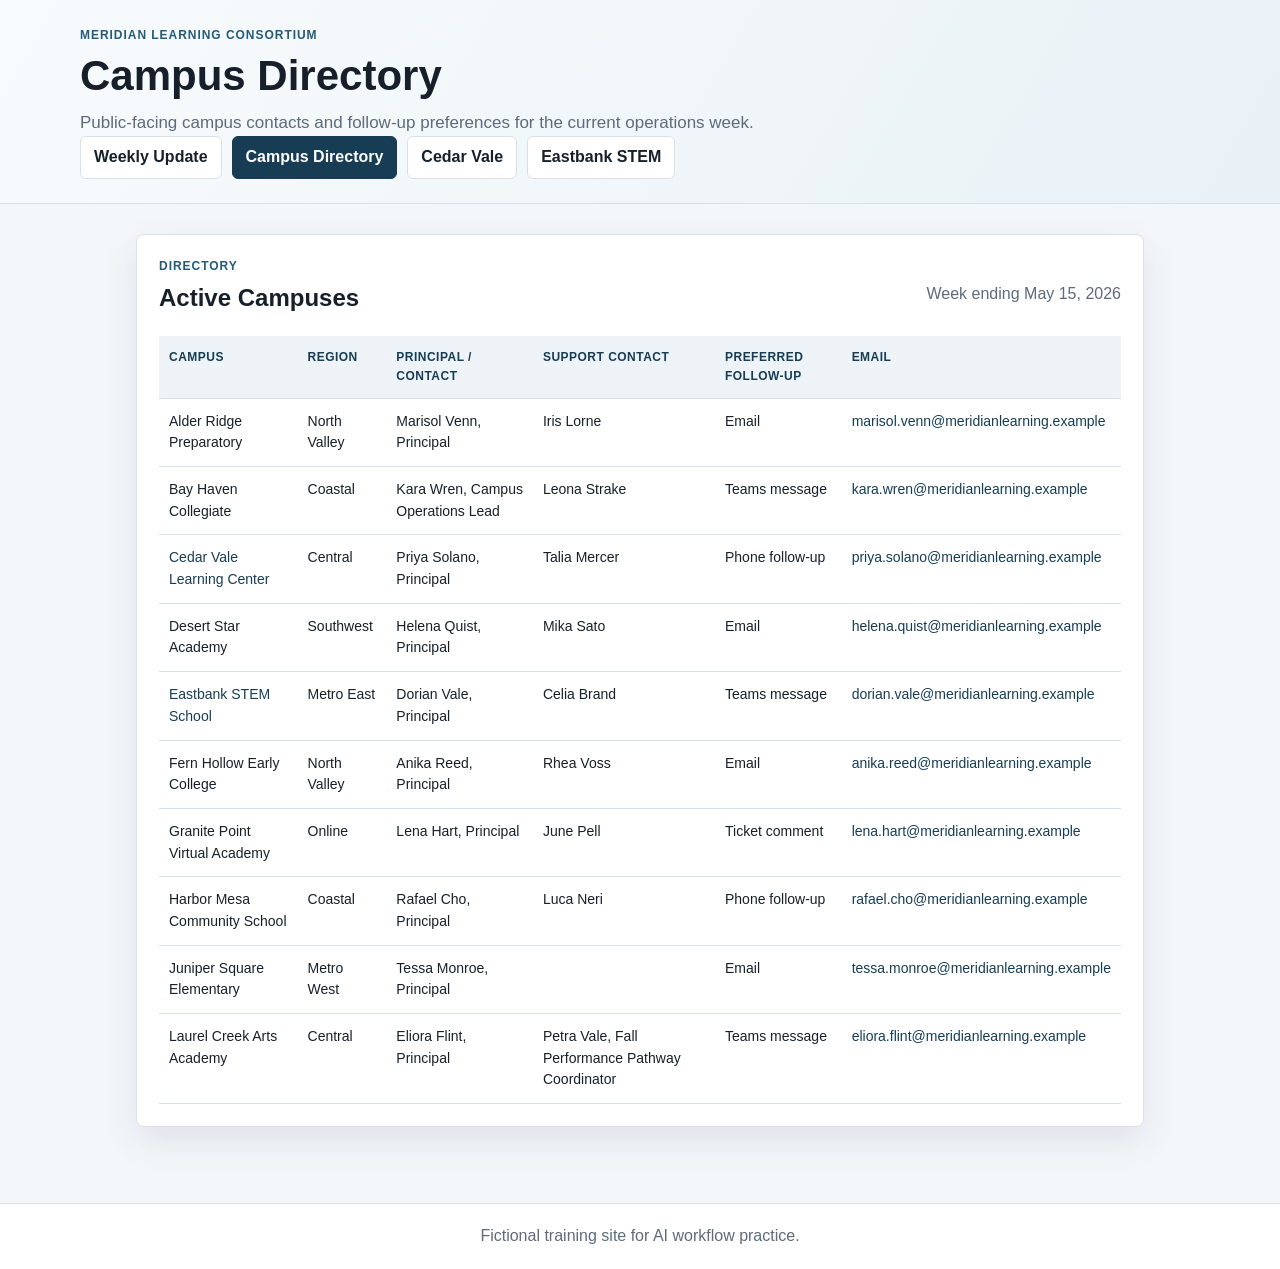
==== campus-directory.html @ b3deb1ea "Build academic operations audit portal" ====
<!doctype html>
<html lang="en">
<head>
  <meta charset="utf-8">
  <meta name="viewport" content="width=device-width, initial-scale=1">
  <title>Campus Directory</title>
  <link rel="stylesheet" href="styles.css">
</head>
<body>
  <header class="site-header compact">
    <div>
      <p class="eyebrow">Meridian Learning Consortium</p>
      <h1>Campus Directory</h1>
      <p class="lede">Public-facing campus contacts and follow-up preferences for the current operations week.</p>
    </div>
    <nav aria-label="Primary navigation">
      <a href="index.html">Weekly Update</a>
      <a href="campus-directory.html" aria-current="page">Campus Directory</a>
      <a href="cedar-vale-learning-center-profile.html">Cedar Vale</a>
      <a href="eastbank-stem-school-profile.html">Eastbank STEM</a>
    </nav>
  </header>

  <main>
    <section class="table-card">
      <div class="section-heading">
        <div>
          <p class="label">Directory</p>
          <h2>Active Campuses</h2>
        </div>
        <p class="muted">Week ending May 15, 2026</p>
      </div>
      <div class="table-wrap">
        <table>
          <thead>
            <tr>
              <th>Campus</th>
              <th>Region</th>
              <th>Principal / Contact</th>
              <th>Support Contact</th>
              <th>Preferred Follow-Up</th>
              <th>Email</th>
            </tr>
          </thead>
          <tbody>
            <tr>
              <td>Alder Ridge Preparatory</td>
              <td>North Valley</td>
              <td>Marisol Venn, Principal</td>
              <td>Iris Lorne</td>
              <td>Email</td>
              <td><a href="mailto:marisol.venn@meridianlearning.example">marisol.venn@meridianlearning.example</a></td>
            </tr>
            <tr>
              <td>Bay Haven Collegiate</td>
              <td>Coastal</td>
              <td>Kara Wren, Campus Operations Lead</td>
              <td>Leona Strake</td>
              <td>Teams message</td>
              <td><a href="mailto:kara.wren@meridianlearning.example">kara.wren@meridianlearning.example</a></td>
            </tr>
            <tr>
              <td><a href="cedar-vale-learning-center-profile.html">Cedar Vale Learning Center</a></td>
              <td>Central</td>
              <td>Priya Solano, Principal</td>
              <td>Talia Mercer</td>
              <td>Phone follow-up</td>
              <td><a href="mailto:priya.solano@meridianlearning.example">priya.solano@meridianlearning.example</a></td>
            </tr>
            <tr>
              <td>Desert Star Academy</td>
              <td>Southwest</td>
              <td>Helena Quist, Principal</td>
              <td>Mika Sato</td>
              <td>Email</td>
              <td><a href="mailto:helena.quist@meridianlearning.example">helena.quist@meridianlearning.example</a></td>
            </tr>
            <tr>
              <td><a href="eastbank-stem-school-profile.html">Eastbank STEM School</a></td>
              <td>Metro East</td>
              <td>Dorian Vale, Principal</td>
              <td>Celia Brand</td>
              <td>Teams message</td>
              <td><a href="mailto:dorian.vale@meridianlearning.example">dorian.vale@meridianlearning.example</a></td>
            </tr>
            <tr>
              <td>Fern Hollow Early College</td>
              <td>North Valley</td>
              <td>Anika Reed, Principal</td>
              <td>Rhea Voss</td>
              <td>Email</td>
              <td><a href="mailto:anika.reed@meridianlearning.example">anika.reed@meridianlearning.example</a></td>
            </tr>
            <tr>
              <td>Granite Point Virtual Academy</td>
              <td>Online</td>
              <td>Lena Hart, Principal</td>
              <td>June Pell</td>
              <td>Ticket comment</td>
              <td><a href="mailto:lena.hart@meridianlearning.example">lena.hart@meridianlearning.example</a></td>
            </tr>
            <tr>
              <td>Harbor Mesa Community School</td>
              <td>Coastal</td>
              <td>Rafael Cho, Principal</td>
              <td>Luca Neri</td>
              <td>Phone follow-up</td>
              <td><a href="mailto:rafael.cho@meridianlearning.example">rafael.cho@meridianlearning.example</a></td>
            </tr>
            <tr>
              <td>Juniper Square Elementary</td>
              <td>Metro West</td>
              <td>Tessa Monroe, Principal</td>
              <td></td>
              <td>Email</td>
              <td><a href="mailto:tessa.monroe@meridianlearning.example">tessa.monroe@meridianlearning.example</a></td>
            </tr>
            <tr>
              <td>Laurel Creek Arts Academy</td>
              <td>Central</td>
              <td>Eliora Flint, Principal</td>
              <td>Petra Vale, Fall Performance Pathway Coordinator</td>
              <td>Teams message</td>
              <td><a href="mailto:eliora.flint@meridianlearning.example">eliora.flint@meridianlearning.example</a></td>
            </tr>
          </tbody>
        </table>
      </div>
    </section>
  </main>

  <footer>
    <p>Fictional training site for AI workflow practice.</p>
  </footer>
</body>
</html>
---- styles.css ----
:root {
  --ink: #17202a;
  --muted: #5f6b7a;
  --line: #d8e1ea;
  --panel: #ffffff;
  --wash: #f4f7fa;
  --brand: #245b78;
  --brand-dark: #173d55;
  --accent: #2f7d62;
  --warn: #a55d16;
  --high: #a43f3f;
  --shadow: 0 14px 35px rgba(26, 44, 58, 0.10);
}

* {
  box-sizing: border-box;
}

body {
  margin: 0;
  color: var(--ink);
  font-family: Arial, Helvetica, sans-serif;
  background: var(--wash);
  line-height: 1.55;
}

a {
  color: var(--brand-dark);
  text-decoration: none;
}

a:hover {
  text-decoration: underline;
}

.site-header {
  background: linear-gradient(120deg, #f8fbfd 0%, #e9f1f6 100%);
  border-bottom: 1px solid var(--line);
  padding: 34px min(5vw, 56px) 24px;
}

.site-header.compact {
  padding-top: 26px;
}

.site-header > div,
.site-header nav,
main {
  max-width: 1120px;
  margin: 0 auto;
}

.site-header h1 {
  margin: 0;
  font-size: 42px;
  line-height: 1.08;
  letter-spacing: 0;
}

.eyebrow,
.label {
  margin: 0 0 8px;
  color: var(--brand);
  font-size: 12px;
  font-weight: 700;
  letter-spacing: 0.08em;
  text-transform: uppercase;
}

.lede {
  max-width: 760px;
  margin: 12px 0 0;
  color: var(--muted);
  font-size: 17px;
}

nav {
  display: flex;
  flex-wrap: wrap;
  gap: 10px;
  margin-top: 24px;
}

nav a {
  display: inline-flex;
  align-items: center;
  min-height: 38px;
  padding: 8px 13px;
  border: 1px solid var(--line);
  border-radius: 6px;
  background: #fff;
  color: var(--ink);
  font-weight: 700;
}

nav a[aria-current="page"] {
  background: var(--brand-dark);
  border-color: var(--brand-dark);
  color: #fff;
}

main {
  padding: 30px min(5vw, 56px) 48px;
}

section {
  margin-bottom: 28px;
}

.hero-panel,
.profile-header,
.table-card,
article,
.notice,
.contact-panel,
.detail-list {
  background: var(--panel);
  border: 1px solid var(--line);
  border-radius: 8px;
  box-shadow: var(--shadow);
}

.hero-panel,
.profile-header {
  display: grid;
  grid-template-columns: minmax(0, 1fr) auto;
  gap: 24px;
  align-items: center;
  padding: 28px;
}

.hero-panel h2,
.profile-header h2,
article h2,
.notice h2,
.table-card h2,
.detail-list h2,
.contact-panel h2 {
  margin: 0 0 10px;
  font-size: 24px;
  line-height: 1.2;
}

.hero-panel p,
.profile-header p,
article p,
.notice p,
.contact-panel p {
  margin: 0 0 10px;
}

.status-box {
  min-width: 250px;
  padding: 16px;
  border-radius: 8px;
  background: #edf7f2;
  border: 1px solid #c7e4d8;
}

.status-dot {
  display: inline-block;
  width: 10px;
  height: 10px;
  margin-right: 8px;
  border-radius: 50%;
  background: var(--accent);
}

.content-grid {
  display: grid;
  grid-template-columns: repeat(2, minmax(0, 1fr));
  gap: 20px;
}

article,
.notice,
.contact-panel,
.detail-list,
.table-card {
  padding: 22px;
}

.check-list,
.detail-list ul {
  margin: 0;
  padding-left: 20px;
}

.check-list li,
.detail-list li {
  margin: 8px 0;
}

.section-heading {
  display: flex;
  justify-content: space-between;
  gap: 18px;
  align-items: end;
  margin-bottom: 14px;
}

.text-link {
  font-weight: 700;
}

.cards {
  display: grid;
  grid-template-columns: repeat(3, minmax(0, 1fr));
  gap: 16px;
}

.card {
  min-height: 180px;
  display: flex;
  flex-direction: column;
  padding: 20px;
  background: #fff;
  border: 1px solid var(--line);
  border-radius: 8px;
  box-shadow: var(--shadow);
  color: var(--ink);
}

.card h3 {
  margin: 14px 0 8px;
  font-size: 20px;
}

.card p {
  margin: 0;
  color: var(--muted);
}

.tag {
  align-self: flex-start;
  padding: 4px 8px;
  border-radius: 5px;
  font-size: 12px;
  font-weight: 700;
}

.tag.high {
  background: #f7e6e6;
  color: var(--high);
}

.tag.medium {
  background: #fff1dc;
  color: var(--warn);
}

.tag.neutral {
  background: #eaf1f6;
  color: var(--brand-dark);
}

.notice {
  border-left: 5px solid var(--warn);
}

.table-wrap {
  overflow-x: auto;
}

table {
  width: 100%;
  border-collapse: collapse;
  font-size: 14px;
}

th,
td {
  padding: 12px 10px;
  border-bottom: 1px solid var(--line);
  text-align: left;
  vertical-align: top;
}

th {
  background: #edf3f7;
  color: var(--brand-dark);
  font-size: 12px;
  letter-spacing: 0.04em;
  text-transform: uppercase;
}

.muted {
  color: var(--muted);
}

.facts {
  display: grid;
  grid-template-columns: repeat(2, minmax(120px, 1fr));
  gap: 10px;
  min-width: 330px;
  margin: 0;
}

.facts div {
  padding: 12px;
  border: 1px solid var(--line);
  border-radius: 7px;
  background: #f8fbfd;
}

.facts dt {
  color: var(--muted);
  font-size: 12px;
  font-weight: 700;
  text-transform: uppercase;
}

.facts dd {
  margin: 3px 0 0;
  font-weight: 700;
}

footer {
  padding: 20px min(5vw, 56px);
  border-top: 1px solid var(--line);
  background: #fff;
  color: var(--muted);
  text-align: center;
}

footer p {
  margin: 0;
}

@media (max-width: 820px) {
  .site-header h1 {
    font-size: 32px;
  }

  .hero-panel,
  .profile-header,
  .content-grid,
  .cards {
    grid-template-columns: 1fr;
  }

  .status-box,
  .facts {
    min-width: 0;
  }

  .section-heading {
    align-items: start;
    flex-direction: column;
  }
}
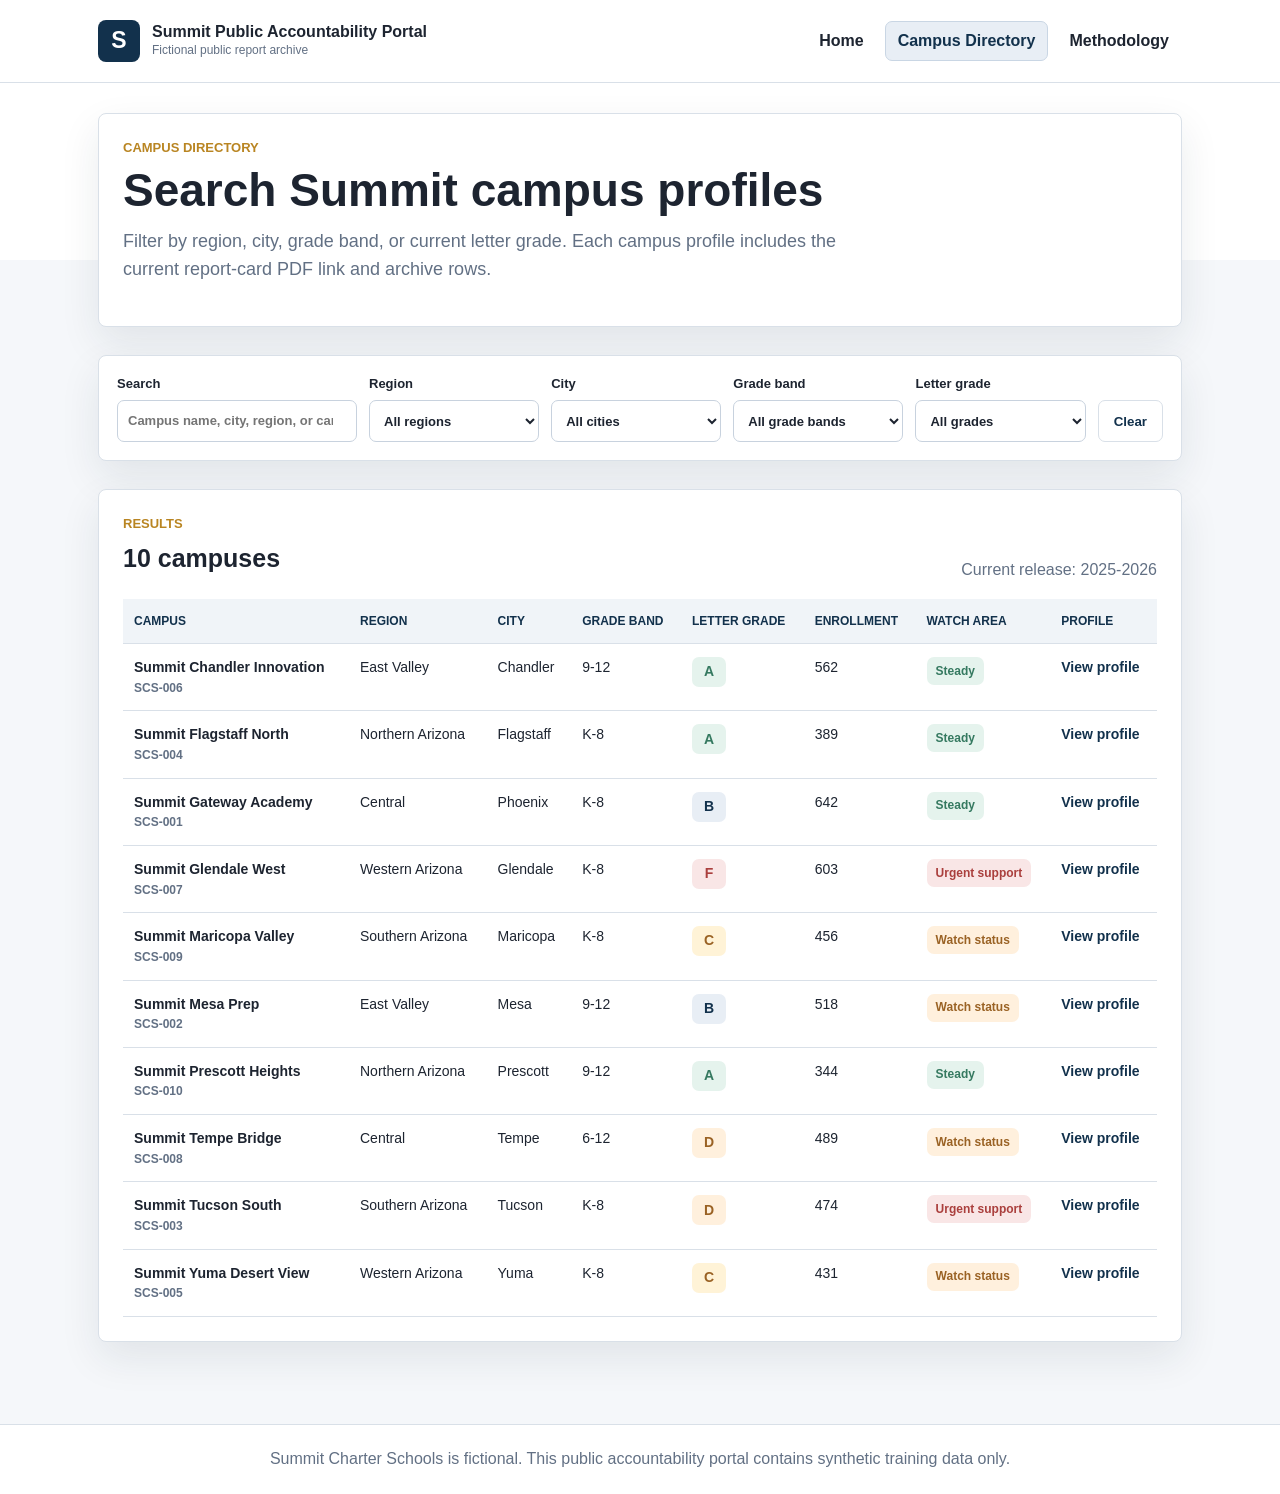
==== commit 602b8a1f: "Build Summit accountability portal" ====
--- a/campus-directory.html
+++ b/campus-directory.html
@@ -3,32 +3,73 @@
 <head>
   <meta charset="utf-8">
   <meta name="viewport" content="width=device-width, initial-scale=1">
-  <title>Campus Directory</title>
+  <title>Campus Directory | Summit Public Accountability Portal</title>
   <link rel="stylesheet" href="styles.css">
 </head>
 <body>
   <header class="site-header compact">
-    <div>
-      <p class="eyebrow">Meridian Learning Consortium</p>
-      <h1>Campus Directory</h1>
-      <p class="lede">Public-facing campus contacts and follow-up preferences for the current operations week.</p>
+    <div class="header-inner">
+      <a class="brand" href="index.html" aria-label="Summit Public Accountability Portal home">
+        <span class="brand-mark">S</span>
+        <span>
+          <strong>Summit Public Accountability Portal</strong>
+          <small>Fictional public report archive</small>
+        </span>
+      </a>
+      <nav aria-label="Primary navigation">
+        <a href="index.html">Home</a>
+        <a href="campus-directory.html" aria-current="page">Campus Directory</a>
+        <a href="methodology.html">Methodology</a>
+      </nav>
     </div>
-    <nav aria-label="Primary navigation">
-      <a href="index.html">Weekly Update</a>
-      <a href="campus-directory.html" aria-current="page">Campus Directory</a>
-      <a href="cedar-vale-learning-center-profile.html">Cedar Vale</a>
-      <a href="eastbank-stem-school-profile.html">Eastbank STEM</a>
-    </nav>
   </header>
 
   <main>
-    <section class="table-card">
+    <section class="page-title">
+      <p class="eyebrow">Campus directory</p>
+      <h1>Search Summit campus profiles</h1>
+      <p class="lede">Filter by region, city, grade band, or current letter grade. Each campus profile includes the current report-card PDF link and archive rows.</p>
+    </section>
+
+    <section class="filter-panel" aria-label="Campus filters">
+      <label>
+        Search
+        <input id="searchInput" type="search" placeholder="Campus name, city, region, or campus ID">
+      </label>
+      <label>
+        Region
+        <select id="regionFilter">
+          <option value="">All regions</option>
+        </select>
+      </label>
+      <label>
+        City
+        <select id="cityFilter">
+          <option value="">All cities</option>
+        </select>
+      </label>
+      <label>
+        Grade band
+        <select id="gradeBandFilter">
+          <option value="">All grade bands</option>
+        </select>
+      </label>
+      <label>
+        Letter grade
+        <select id="letterGradeFilter">
+          <option value="">All grades</option>
+        </select>
+      </label>
+      <button class="button secondary" id="clearFilters" type="button">Clear</button>
+    </section>
+
+    <section class="directory-panel">
       <div class="section-heading">
         <div>
-          <p class="label">Directory</p>
-          <h2>Active Campuses</h2>
+          <p class="eyebrow">Results</p>
+          <h2 id="resultCount">10 campuses</h2>
         </div>
-        <p class="muted">Week ending May 15, 2026</p>
+        <span class="muted">Current release: 2025-2026</span>
       </div>
       <div class="table-wrap">
         <table>
@@ -36,101 +77,26 @@
             <tr>
               <th>Campus</th>
               <th>Region</th>
-              <th>Principal / Contact</th>
-              <th>Support Contact</th>
-              <th>Preferred Follow-Up</th>
-              <th>Email</th>
+              <th>City</th>
+              <th>Grade Band</th>
+              <th>Letter Grade</th>
+              <th>Enrollment</th>
+              <th>Watch Area</th>
+              <th>Profile</th>
             </tr>
           </thead>
-          <tbody>
-            <tr>
-              <td>Alder Ridge Preparatory</td>
-              <td>North Valley</td>
-              <td>Marisol Venn, Principal</td>
-              <td>Iris Lorne</td>
-              <td>Email</td>
-              <td><a href="mailto:marisol.venn@meridianlearning.example">marisol.venn@meridianlearning.example</a></td>
-            </tr>
-            <tr>
-              <td>Bay Haven Collegiate</td>
-              <td>Coastal</td>
-              <td>Kara Wren, Campus Operations Lead</td>
-              <td>Leona Strake</td>
-              <td>Teams message</td>
-              <td><a href="mailto:kara.wren@meridianlearning.example">kara.wren@meridianlearning.example</a></td>
-            </tr>
-            <tr>
-              <td><a href="cedar-vale-learning-center-profile.html">Cedar Vale Learning Center</a></td>
-              <td>Central</td>
-              <td>Priya Solano, Principal</td>
-              <td>Talia Mercer</td>
-              <td>Phone follow-up</td>
-              <td><a href="mailto:priya.solano@meridianlearning.example">priya.solano@meridianlearning.example</a></td>
-            </tr>
-            <tr>
-              <td>Desert Star Academy</td>
-              <td>Southwest</td>
-              <td>Helena Quist, Principal</td>
-              <td>Mika Sato</td>
-              <td>Email</td>
-              <td><a href="mailto:helena.quist@meridianlearning.example">helena.quist@meridianlearning.example</a></td>
-            </tr>
-            <tr>
-              <td><a href="eastbank-stem-school-profile.html">Eastbank STEM School</a></td>
-              <td>Metro East</td>
-              <td>Dorian Vale, Principal</td>
-              <td>Celia Brand</td>
-              <td>Teams message</td>
-              <td><a href="mailto:dorian.vale@meridianlearning.example">dorian.vale@meridianlearning.example</a></td>
-            </tr>
-            <tr>
-              <td>Fern Hollow Early College</td>
-              <td>North Valley</td>
-              <td>Anika Reed, Principal</td>
-              <td>Rhea Voss</td>
-              <td>Email</td>
-              <td><a href="mailto:anika.reed@meridianlearning.example">anika.reed@meridianlearning.example</a></td>
-            </tr>
-            <tr>
-              <td>Granite Point Virtual Academy</td>
-              <td>Online</td>
-              <td>Lena Hart, Principal</td>
-              <td>June Pell</td>
-              <td>Ticket comment</td>
-              <td><a href="mailto:lena.hart@meridianlearning.example">lena.hart@meridianlearning.example</a></td>
-            </tr>
-            <tr>
-              <td>Harbor Mesa Community School</td>
-              <td>Coastal</td>
-              <td>Rafael Cho, Principal</td>
-              <td>Luca Neri</td>
-              <td>Phone follow-up</td>
-              <td><a href="mailto:rafael.cho@meridianlearning.example">rafael.cho@meridianlearning.example</a></td>
-            </tr>
-            <tr>
-              <td>Juniper Square Elementary</td>
-              <td>Metro West</td>
-              <td>Tessa Monroe, Principal</td>
-              <td></td>
-              <td>Email</td>
-              <td><a href="mailto:tessa.monroe@meridianlearning.example">tessa.monroe@meridianlearning.example</a></td>
-            </tr>
-            <tr>
-              <td>Laurel Creek Arts Academy</td>
-              <td>Central</td>
-              <td>Eliora Flint, Principal</td>
-              <td>Petra Vale, Fall Performance Pathway Coordinator</td>
-              <td>Teams message</td>
-              <td><a href="mailto:eliora.flint@meridianlearning.example">eliora.flint@meridianlearning.example</a></td>
-            </tr>
-          </tbody>
+          <tbody id="campusTableBody"></tbody>
         </table>
       </div>
+      <p class="empty-state" id="emptyState" hidden>No campuses match the selected filters.</p>
     </section>
   </main>
 
   <footer>
-    <p>Fictional training site for AI workflow practice.</p>
+    <p>Summit Charter Schools is fictional. This public accountability portal contains synthetic training data only.</p>
   </footer>
+
+  <script src="campus-data.js"></script>
+  <script src="directory.js"></script>
 </body>
 </html>
--- a/styles.css
+++ b/styles.css
@@ -1,31 +1,42 @@
 :root {
-  --ink: #17202a;
-  --muted: #5f6b7a;
-  --line: #d8e1ea;
+  --ink: #1d2430;
+  --muted: #627084;
+  --line: #d9e0e8;
   --panel: #ffffff;
-  --wash: #f4f7fa;
-  --brand: #245b78;
-  --brand-dark: #173d55;
-  --accent: #2f7d62;
-  --warn: #a55d16;
-  --high: #a43f3f;
-  --shadow: 0 14px 35px rgba(26, 44, 58, 0.10);
+  --wash: #f5f7fa;
+  --navy: #12314c;
+  --navy-soft: #e8eef5;
+  --gold: #b98522;
+  --gold-soft: #fff3d7;
+  --green: #357960;
+  --green-soft: #e5f3ed;
+  --red: #aa3f3d;
+  --red-soft: #f9e6e6;
+  --orange: #9a6224;
+  --orange-soft: #fff0dd;
+  --shadow: 0 16px 40px rgba(26, 41, 58, 0.09);
 }
 
 * {
   box-sizing: border-box;
+}
+
+html {
+  background: var(--wash);
 }
 
 body {
   margin: 0;
   color: var(--ink);
   font-family: Arial, Helvetica, sans-serif;
-  background: var(--wash);
   line-height: 1.55;
+  letter-spacing: 0;
+  background:
+    linear-gradient(180deg, #ffffff 0, #ffffff 260px, var(--wash) 260px);
 }
 
 a {
-  color: var(--brand-dark);
+  color: var(--navy);
   text-decoration: none;
 }
 
@@ -34,161 +45,383 @@
 }
 
 .site-header {
-  background: linear-gradient(120deg, #f8fbfd 0%, #e9f1f6 100%);
+  background: #fff;
   border-bottom: 1px solid var(--line);
-  padding: 34px min(5vw, 56px) 24px;
-}
-
-.site-header.compact {
-  padding-top: 26px;
-}
-
-.site-header > div,
-.site-header nav,
-main {
-  max-width: 1120px;
+}
+
+.header-inner {
+  display: flex;
+  justify-content: space-between;
+  gap: 24px;
+  align-items: center;
+  max-width: 1180px;
   margin: 0 auto;
-}
-
-.site-header h1 {
-  margin: 0;
-  font-size: 42px;
-  line-height: 1.08;
-  letter-spacing: 0;
-}
-
-.eyebrow,
-.label {
-  margin: 0 0 8px;
-  color: var(--brand);
+  padding: 20px min(5vw, 48px);
+}
+
+.brand {
+  display: inline-flex;
+  align-items: center;
+  gap: 12px;
+  color: var(--ink);
+  min-width: 260px;
+}
+
+.brand:hover {
+  text-decoration: none;
+}
+
+.brand-mark {
+  display: grid;
+  place-items: center;
+  width: 42px;
+  height: 42px;
+  border-radius: 8px;
+  background: var(--navy);
+  color: #fff;
+  font-size: 23px;
+  font-weight: 800;
+}
+
+.brand strong,
+.brand small {
+  display: block;
+}
+
+.brand strong {
+  font-size: 16px;
+  line-height: 1.2;
+}
+
+.brand small {
+  color: var(--muted);
   font-size: 12px;
-  font-weight: 700;
-  letter-spacing: 0.08em;
-  text-transform: uppercase;
-}
-
-.lede {
-  max-width: 760px;
-  margin: 12px 0 0;
-  color: var(--muted);
-  font-size: 17px;
 }
 
 nav {
   display: flex;
   flex-wrap: wrap;
-  gap: 10px;
-  margin-top: 24px;
+  gap: 8px;
+  justify-content: flex-end;
 }
 
 nav a {
   display: inline-flex;
   align-items: center;
   min-height: 38px;
-  padding: 8px 13px;
-  border: 1px solid var(--line);
-  border-radius: 6px;
-  background: #fff;
+  padding: 7px 12px;
+  border: 1px solid transparent;
+  border-radius: 7px;
   color: var(--ink);
   font-weight: 700;
 }
 
 nav a[aria-current="page"] {
-  background: var(--brand-dark);
-  border-color: var(--brand-dark);
-  color: #fff;
+  background: var(--navy-soft);
+  border-color: #c9d6e4;
+  color: var(--navy);
 }
 
 main {
-  padding: 30px min(5vw, 56px) 48px;
+  max-width: 1180px;
+  margin: 0 auto;
+  padding: 30px min(5vw, 48px) 54px;
 }
 
 section {
   margin-bottom: 28px;
 }
 
-.hero-panel,
-.profile-header,
-.table-card,
-article,
-.notice,
-.contact-panel,
-.detail-list {
-  background: var(--panel);
+h1,
+h2,
+h3,
+p {
+  margin-top: 0;
+}
+
+h1 {
+  margin-bottom: 14px;
+  font-size: 46px;
+  line-height: 1.05;
+}
+
+h2 {
+  margin-bottom: 10px;
+  font-size: 25px;
+  line-height: 1.2;
+}
+
+h3 {
+  margin-bottom: 7px;
+  font-size: 18px;
+  line-height: 1.25;
+}
+
+.eyebrow {
+  margin-bottom: 8px;
+  color: var(--gold);
+  font-size: 13px;
+  font-weight: 800;
+  letter-spacing: 0;
+  text-transform: uppercase;
+}
+
+.lede {
+  max-width: 760px;
+  color: var(--muted);
+  font-size: 18px;
+}
+
+.muted {
+  color: var(--muted);
+}
+
+.button {
+  display: inline-flex;
+  justify-content: center;
+  align-items: center;
+  min-height: 42px;
+  padding: 9px 15px;
+  border: 1px solid transparent;
+  border-radius: 7px;
+  font-weight: 800;
+  cursor: pointer;
+}
+
+.button:hover {
+  text-decoration: none;
+}
+
+.button.primary {
+  background: var(--navy);
+  color: #fff;
+}
+
+.button.secondary {
+  background: #fff;
+  border-color: var(--line);
+  color: var(--navy);
+}
+
+.button.full {
+  width: 100%;
+}
+
+.text-link {
+  font-weight: 800;
+}
+
+.home-hero,
+.profile-hero {
+  display: grid;
+  grid-template-columns: minmax(0, 1.25fr) minmax(320px, 0.75fr);
+  gap: 28px;
+  align-items: stretch;
+  padding: 32px;
   border: 1px solid var(--line);
   border-radius: 8px;
+  background: #fff;
   box-shadow: var(--shadow);
 }
 
-.hero-panel,
-.profile-header {
-  display: grid;
-  grid-template-columns: minmax(0, 1fr) auto;
-  gap: 24px;
-  align-items: center;
-  padding: 28px;
-}
-
-.hero-panel h2,
-.profile-header h2,
-article h2,
-.notice h2,
-.table-card h2,
-.detail-list h2,
-.contact-panel h2 {
-  margin: 0 0 10px;
-  font-size: 24px;
-  line-height: 1.2;
-}
-
-.hero-panel p,
-.profile-header p,
-article p,
-.notice p,
-.contact-panel p {
-  margin: 0 0 10px;
-}
-
-.status-box {
-  min-width: 250px;
-  padding: 16px;
+.profile-hero {
+  grid-template-columns: minmax(0, 1fr) minmax(330px, 0.7fr);
+  border-top: 5px solid var(--green);
+}
+
+.profile-hero.watch {
+  border-top-color: var(--orange);
+}
+
+.profile-hero.monitor {
+  border-top-color: var(--gold);
+}
+
+.profile-hero.urgent {
+  border-top-color: var(--red);
+}
+
+.hero-copy,
+.release-visual {
+  min-width: 0;
+}
+
+.hero-actions,
+.profile-actions {
+  display: flex;
+  flex-wrap: wrap;
+  gap: 10px;
+  margin-top: 22px;
+}
+
+.release-visual {
+  display: flex;
+}
+
+.map-card {
+  width: 100%;
+  min-height: 330px;
+  padding: 20px;
+  border: 1px solid var(--line);
   border-radius: 8px;
-  background: #edf7f2;
-  border: 1px solid #c7e4d8;
-}
-
-.status-dot {
-  display: inline-block;
-  width: 10px;
-  height: 10px;
-  margin-right: 8px;
+  background: #f8fafc;
+}
+
+.map-title {
+  display: flex;
+  justify-content: space-between;
+  gap: 16px;
+  margin-bottom: 16px;
+  color: var(--muted);
+}
+
+.map-title strong {
+  color: var(--ink);
+}
+
+.az-map {
+  position: relative;
+  height: 210px;
+  margin: 0 auto 18px;
+  max-width: 240px;
+  clip-path: polygon(32% 0, 83% 4%, 91% 48%, 74% 100%, 20% 86%, 8% 36%);
+  background:
+    linear-gradient(160deg, #edf2f7 0, #dbe5ee 100%);
+  border: 1px solid #cbd6e2;
+}
+
+.map-dot {
+  position: absolute;
+  width: 11px;
+  height: 11px;
+  border: 2px solid #fff;
   border-radius: 50%;
-  background: var(--accent);
-}
-
+  background: var(--gold);
+  box-shadow: 0 2px 8px rgba(29, 36, 48, 0.25);
+}
+
+.phoenix { left: 46%; top: 52%; }
+.mesa { left: 56%; top: 53%; }
+.tucson { left: 58%; top: 78%; }
+.flagstaff { left: 43%; top: 18%; }
+.yuma { left: 21%; top: 78%; }
+.chandler { left: 55%; top: 58%; }
+.glendale { left: 42%; top: 50%; }
+.tempe { left: 52%; top: 55%; }
+.maricopa { left: 50%; top: 66%; }
+.prescott { left: 38%; top: 34%; }
+
+.mini-facts,
+.facts {
+  display: grid;
+  grid-template-columns: repeat(3, minmax(0, 1fr));
+  gap: 10px;
+  margin: 0;
+}
+
+.facts {
+  grid-template-columns: repeat(2, minmax(0, 1fr));
+  align-content: start;
+}
+
+.mini-facts div,
+.facts div {
+  padding: 13px;
+  border: 1px solid var(--line);
+  border-radius: 8px;
+  background: #fff;
+}
+
+.mini-facts dt,
+.facts dt {
+  color: var(--muted);
+  font-size: 12px;
+  font-weight: 800;
+  text-transform: uppercase;
+}
+
+.mini-facts dd,
+.facts dd {
+  margin: 2px 0 0;
+  font-size: 20px;
+  font-weight: 800;
+}
+
+.summary-strip,
+.metric-grid,
+.campus-cards {
+  display: grid;
+  grid-template-columns: repeat(4, minmax(0, 1fr));
+  gap: 16px;
+}
+
+.campus-cards {
+  grid-template-columns: repeat(3, minmax(0, 1fr));
+}
+
+.summary-card,
+.metric-card,
+.campus-card,
+article,
+.side-panel,
+.wide-panel,
+.directory-panel,
+.filter-panel,
+.grade-panel,
+.notice,
+.page-title {
+  border: 1px solid var(--line);
+  border-radius: 8px;
+  background: var(--panel);
+  box-shadow: var(--shadow);
+}
+
+.summary-card,
+.metric-card {
+  display: flex;
+  flex-direction: column;
+  gap: 4px;
+  min-height: 122px;
+  padding: 20px;
+}
+
+.metric-value {
+  color: var(--navy);
+  font-size: 30px;
+  font-weight: 800;
+  line-height: 1.1;
+}
+
+.metric-label,
+.source-note {
+  color: var(--muted);
+  font-weight: 700;
+}
+
+.source-note {
+  margin-top: auto;
+  font-size: 12px;
+}
+
+.portal-grid,
 .content-grid {
   display: grid;
+  grid-template-columns: minmax(0, 1fr) minmax(300px, 0.42fr);
+  gap: 20px;
+}
+
+.content-grid {
   grid-template-columns: repeat(2, minmax(0, 1fr));
-  gap: 20px;
 }
 
 article,
+.side-panel,
+.wide-panel,
+.directory-panel,
+.grade-panel,
 .notice,
-.contact-panel,
-.detail-list,
-.table-card {
-  padding: 22px;
-}
-
-.check-list,
-.detail-list ul {
-  margin: 0;
-  padding-left: 20px;
-}
-
-.check-list li,
-.detail-list li {
-  margin: 8px 0;
+.page-title {
+  padding: 24px;
 }
 
 .section-heading {
@@ -196,66 +429,218 @@
   justify-content: space-between;
   gap: 18px;
   align-items: end;
-  margin-bottom: 14px;
-}
-
-.text-link {
-  font-weight: 700;
-}
-
-.cards {
-  display: grid;
-  grid-template-columns: repeat(3, minmax(0, 1fr));
-  gap: 16px;
-}
-
-.card {
-  min-height: 180px;
+  margin-bottom: 16px;
+}
+
+.archive-list,
+.report-list {
+  display: grid;
+  gap: 10px;
+  margin-top: 18px;
+}
+
+.archive-list div,
+.report-row {
   display: flex;
-  flex-direction: column;
-  padding: 20px;
-  background: #fff;
+  justify-content: space-between;
+  gap: 18px;
+  padding: 15px;
   border: 1px solid var(--line);
   border-radius: 8px;
-  box-shadow: var(--shadow);
+  background: #f8fafc;
+}
+
+.archive-list strong,
+.archive-list span,
+.report-row strong,
+.report-row small {
+  display: block;
+}
+
+.archive-list span,
+.report-row small {
+  color: var(--muted);
+}
+
+.report-row {
+  align-items: center;
   color: var(--ink);
 }
 
-.card h3 {
-  margin: 14px 0 8px;
-  font-size: 20px;
-}
-
-.card p {
-  margin: 0;
-  color: var(--muted);
-}
-
-.tag {
-  align-self: flex-start;
-  padding: 4px 8px;
-  border-radius: 5px;
+.report-row:hover {
+  text-decoration: none;
+  border-color: #b8c8d9;
+}
+
+.report-row.current {
+  background: var(--navy-soft);
+  border-color: #c9d6e4;
+}
+
+.report-row em {
+  flex: 0 0 auto;
+  color: var(--navy);
+  font-style: normal;
+  font-weight: 800;
+}
+
+.campus-card {
+  min-height: 225px;
+  padding: 20px;
+  color: var(--ink);
+}
+
+.campus-card:hover {
+  text-decoration: none;
+  border-color: #b8c8d9;
+}
+
+.campus-card.urgent {
+  border-top: 5px solid var(--red);
+}
+
+.campus-card.watch {
+  border-top: 5px solid var(--orange);
+}
+
+.campus-card p {
+  color: var(--muted);
+}
+
+.card-meta {
+  display: block;
+  margin-top: 16px;
+  color: var(--navy);
+  font-size: 13px;
+  font-weight: 800;
+}
+
+.badge,
+.status-pill {
+  display: inline-flex;
+  align-items: center;
+  justify-content: center;
+  min-width: 34px;
+  min-height: 30px;
+  padding: 4px 9px;
+  border-radius: 7px;
+  font-weight: 900;
+}
+
+.badge-a {
+  background: var(--green-soft);
+  color: var(--green);
+}
+
+.badge-b {
+  background: var(--navy-soft);
+  color: var(--navy);
+}
+
+.badge-c {
+  background: var(--gold-soft);
+  color: var(--orange);
+}
+
+.badge-d {
+  background: var(--orange-soft);
+  color: var(--orange);
+}
+
+.badge-f {
+  background: var(--red-soft);
+  color: var(--red);
+}
+
+.status-pill {
+  min-width: 0;
+  min-height: 28px;
   font-size: 12px;
-  font-weight: 700;
-}
-
-.tag.high {
-  background: #f7e6e6;
-  color: var(--high);
-}
-
-.tag.medium {
-  background: #fff1dc;
-  color: var(--warn);
-}
-
-.tag.neutral {
-  background: #eaf1f6;
-  color: var(--brand-dark);
-}
-
-.notice {
-  border-left: 5px solid var(--warn);
+}
+
+.status-pill.steady {
+  background: var(--green-soft);
+  color: var(--green);
+}
+
+.status-pill.monitor {
+  background: var(--gold-soft);
+  color: var(--orange);
+}
+
+.status-pill.watch {
+  background: var(--orange-soft);
+  color: var(--orange);
+}
+
+.status-pill.urgent {
+  background: var(--red-soft);
+  color: var(--red);
+}
+
+.grade-panel {
+  display: grid;
+  grid-template-columns: minmax(260px, 0.35fr) minmax(0, 1fr);
+  gap: 24px;
+  align-items: center;
+}
+
+.grade-bars {
+  display: grid;
+  gap: 12px;
+}
+
+.grade-bars div {
+  display: grid;
+  grid-template-columns: 28px minmax(0, 1fr) 30px;
+  gap: 12px;
+  align-items: center;
+}
+
+.grade-bars span,
+.grade-bars strong {
+  font-weight: 900;
+}
+
+meter {
+  width: 100%;
+  height: 15px;
+}
+
+.filter-panel {
+  display: grid;
+  grid-template-columns: minmax(240px, 1.3fr) repeat(4, minmax(130px, 1fr)) auto;
+  gap: 12px;
+  align-items: end;
+  padding: 18px;
+}
+
+label {
+  display: grid;
+  gap: 6px;
+  color: var(--ink);
+  font-size: 13px;
+  font-weight: 800;
+}
+
+input,
+select {
+  width: 100%;
+  min-height: 42px;
+  padding: 9px 10px;
+  border: 1px solid #c8d2de;
+  border-radius: 7px;
+  background: #fff;
+  color: var(--ink);
+  font: inherit;
+}
+
+input:focus,
+select:focus,
+.button:focus,
+a:focus {
+  outline: 3px solid rgba(185, 133, 34, 0.28);
+  outline-offset: 2px;
 }
 
 .table-wrap {
@@ -270,53 +655,78 @@
 
 th,
 td {
-  padding: 12px 10px;
+  padding: 13px 11px;
   border-bottom: 1px solid var(--line);
   text-align: left;
   vertical-align: top;
 }
 
 th {
-  background: #edf3f7;
-  color: var(--brand-dark);
+  background: #f0f4f8;
+  color: var(--navy);
   font-size: 12px;
-  letter-spacing: 0.04em;
   text-transform: uppercase;
 }
 
-.muted {
-  color: var(--muted);
-}
-
-.facts {
-  display: grid;
-  grid-template-columns: repeat(2, minmax(120px, 1fr));
-  gap: 10px;
-  min-width: 330px;
-  margin: 0;
-}
-
-.facts div {
-  padding: 12px;
-  border: 1px solid var(--line);
-  border-radius: 7px;
-  background: #f8fbfd;
-}
-
-.facts dt {
+.table-subtext {
+  display: block;
   color: var(--muted);
   font-size: 12px;
   font-weight: 700;
-  text-transform: uppercase;
-}
-
-.facts dd {
-  margin: 3px 0 0;
-  font-weight: 700;
+}
+
+.empty-state {
+  margin: 18px 0 0;
+  padding: 16px;
+  border: 1px dashed #b9c6d4;
+  border-radius: 8px;
+  color: var(--muted);
+  text-align: center;
+}
+
+.definition-grid {
+  display: grid;
+  grid-template-columns: repeat(4, minmax(0, 1fr));
+  gap: 14px;
+}
+
+.definition-grid div {
+  padding: 16px;
+  border: 1px solid var(--line);
+  border-radius: 8px;
+  background: #f8fafc;
+}
+
+.definition-grid p,
+.campus-card p,
+.wide-panel p,
+.side-panel p,
+article p,
+.notice p {
+  margin-bottom: 0;
+}
+
+.check-list {
+  margin: 14px 0 0;
+  padding-left: 20px;
+}
+
+.check-list li {
+  margin: 7px 0;
+}
+
+.download-note {
+  margin: 12px 0 0;
+  color: var(--muted);
+  font-size: 13px;
+}
+
+.notice {
+  border-left: 5px solid var(--gold);
 }
 
 footer {
-  padding: 20px min(5vw, 56px);
+  padding: 22px min(5vw, 48px);
   border-top: 1px solid var(--line);
   background: #fff;
   color: var(--muted);
@@ -327,25 +737,71 @@
   margin: 0;
 }
 
-@media (max-width: 820px) {
-  .site-header h1 {
-    font-size: 32px;
-  }
-
-  .hero-panel,
-  .profile-header,
+@media (max-width: 980px) {
+  .header-inner,
+  .home-hero,
+  .profile-hero,
+  .portal-grid,
   .content-grid,
-  .cards {
+  .grade-panel {
     grid-template-columns: 1fr;
   }
 
-  .status-box,
-  .facts {
-    min-width: 0;
-  }
-
-  .section-heading {
-    align-items: start;
+  .header-inner {
+    display: grid;
+  }
+
+  nav {
+    justify-content: flex-start;
+  }
+
+  .summary-strip,
+  .metric-grid,
+  .campus-cards,
+  .definition-grid {
+    grid-template-columns: repeat(2, minmax(0, 1fr));
+  }
+
+  .filter-panel {
+    grid-template-columns: repeat(2, minmax(0, 1fr));
+  }
+}
+
+@media (max-width: 660px) {
+  main {
+    padding-top: 20px;
+  }
+
+  h1 {
+    font-size: 34px;
+  }
+
+  .home-hero,
+  .profile-hero,
+  .page-title,
+  article,
+  .side-panel,
+  .wide-panel,
+  .directory-panel,
+  .grade-panel,
+  .notice {
+    padding: 20px;
+  }
+
+  .summary-strip,
+  .metric-grid,
+  .campus-cards,
+  .definition-grid,
+  .facts,
+  .mini-facts,
+  .filter-panel {
+    grid-template-columns: 1fr;
+  }
+
+  .section-heading,
+  .archive-list div,
+  .report-row {
+    align-items: flex-start;
     flex-direction: column;
   }
 }
